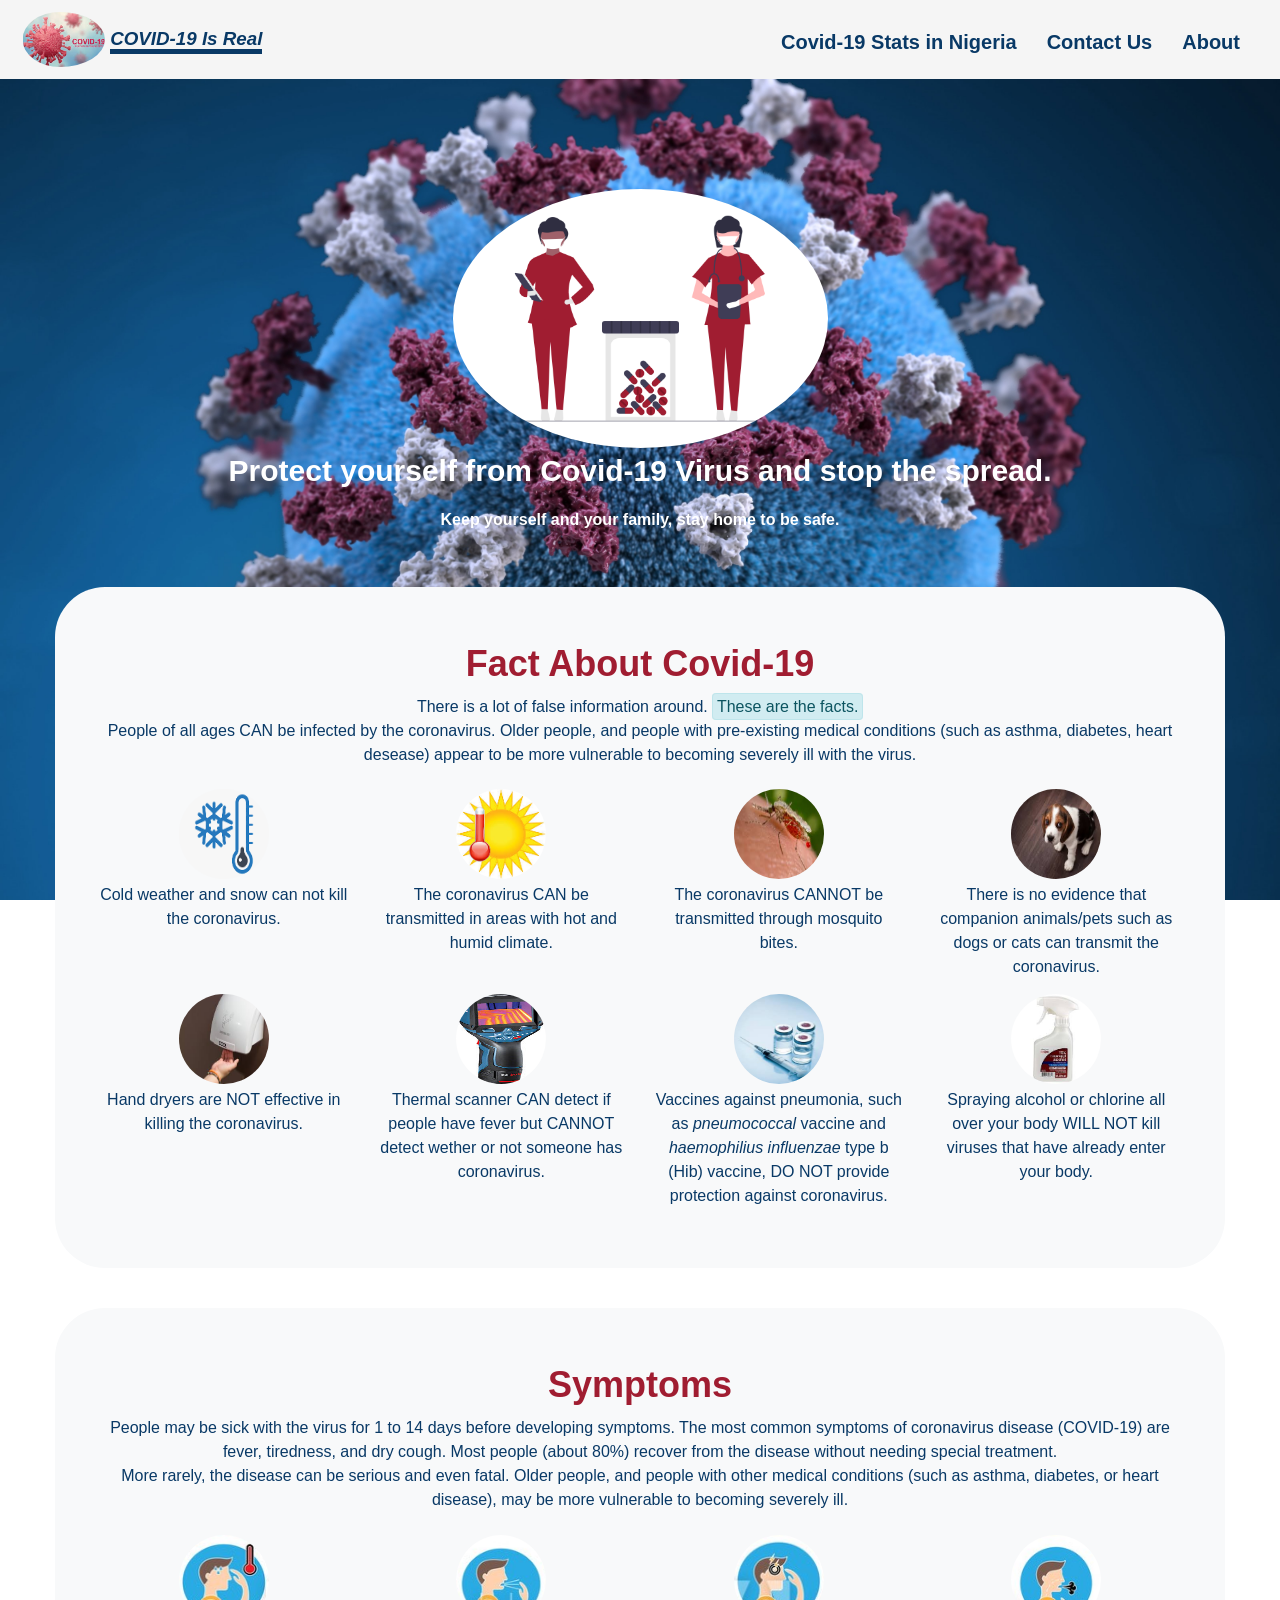
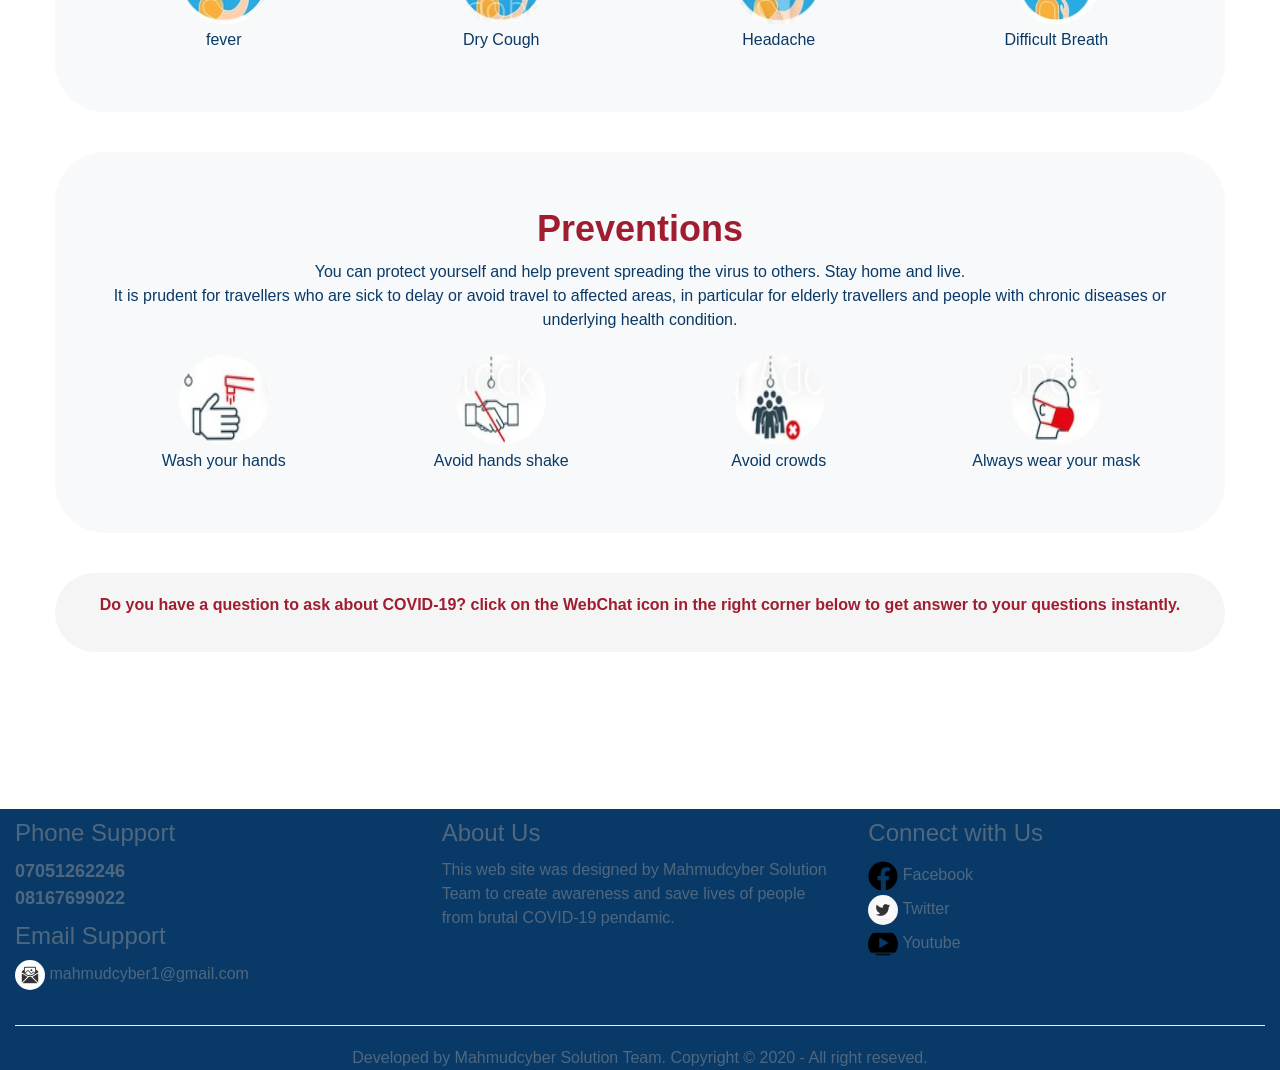
==== index.html @ 551c67bd "new file" ====
<!DOCTYPE html>
<html lang="en">
	<head>
	<!-- Google Tag Manager -->
<script>(function(w,d,s,l,i){w[l]=w[l]||[];w[l].push({'gtm.start':
new Date().getTime(),event:'gtm.js'});var f=d.getElementsByTagName(s)[0],
j=d.createElement(s),dl=l!='dataLayer'?'&l='+l:'';j.async=true;j.src=
'https://www.googletagmanager.com/gtm.js?id='+i+dl;f.parentNode.insertBefore(j,f);
})(window,document,'script','dataLayer','GTM-P5FBCM9');</script>
<!-- End Google Tag Manager --><title>covid-19</title>
		<meta charset="utf-8">
		<meta name="viewport" content="width=device-width, initial-scale=1.0">
		<meta name="application-name" content="covid-19">
		<meta name="author" content="mahmudcyber">
		<!--*****************links******************-->
		<link rel="stylesheet" type="text/css" href="vendor/bootstrap/css/bootstrap.min.css">
		<link rel="stylesheet" type="text/css" href="vendor/w3css.css">
		<link rel="stylesheet" type="text/css" href="vendor/fontawesome/css/all.css">
		<link rel="stylesheet" type="text/css" href="style.css">
		<link rel="icon" type="image/png" href="image/covid-19.jpg">
		
		<script type="application/javascript" src="vendor/bootstrap/js/bootstrap.min.js"></script>
		<script type="application/javascript" src="vendor/jquery.js"></script>
		<script type="application/javascript" src="vendor/fontawesome/js/all.js"></script>
	</head>
	<body>
		<!-- Google Tag Manager (noscript) -->
<noscript><iframe src="https://www.googletagmanager.com/ns.html?id=GTM-P5FBCM9"
height="0" width="0" style="display:none;visibility:hidden"></iframe></noscript>
<!-- End Google Tag Manager (noscript) -->
		<nav class="navbar navbar-expand-lg  fixed-top">
			<!--Navbar for lager screen like destop and laptop-->
			<div class="largerNav">
				<div class="navbar-brand">
					<img src="image/covid-19.jpg" class="img-fluid pl-2 rounded-circle" width="90px" height="90px">
					<strong class="title">COVID-19 Is Real</strong>
				</div>
				<div class="w3-hide-medium w3-hide-large bar float-right">
						<a class="" href="javascript:void(0)" onclick="myFunction()" title="Open Navigation Menu">
						<h6><i class="fa fa-bars"></i></h6></a>
				    </div>
				<ul class="nav navbar position float-right w3-hide-small">
					<li class="nav-item"><a href="https://covid19.ncdc.gov.ng/" class="nav-link">Covid-19 Stats in Nigeria</a></li>
					<li class="nav-item"><a href="contact_us.html" class="nav-link">Contact Us</a></li>
					<li class="nav-item"><a href="about_us.html" class="nav-link">About</a></li>
				</ul>
			</div>
			<!-- Navbar on small screens for phones -->
			 <div id="navDemo" class="w3-hide w3-hide-large w3-hide-medium">
				<ul class="nav navbar ">
					<li class="nav-item"><a href="https://covid19.ncdc.gov.ng/" class="nav-link">Covid-19 Stats in Nigeria</a></li>
				  <li class="nav-item"><a class="nav-link" href="contact_us.html">Contact Us</a></li>
				  <li class="nav-item"><a class="nav-link" href="about_us.html">About</a></li>
				</ul>
			 </div>
		</nav>
			
		<br>
		<br>
		<br>
		<br>
		<br>
		<br>
		
		
		<div class="container-fluid py-5 main">
			<div class="row">
				<div class="col-lg-2 col-md-2 col-sm-12 col-xl-12"></div>
				<div class="col-lg-8 col-md-8 col-sm-12 col-xl-12">
					
					<div class="text-center">
						<img src="image/medical_care_movn.png" class="img-fluid rounded-circle" width="30%" height="30%">
						
						<p class="strong"><b>Protect yourself from Covid-19 Virus and stop the spread.</b></p>
						<p class="light"><b>Keep yourself and your family, stay home to be safe.</b></p>
					</div>
				</div>
				<div class="col-lg-2 col-md-2 col-sm-12 col-xl-12"></div>
			</div>
			<section class="warning bg-light p-5">
				<div calss="container-fluid">
					<h1 class="warn text-center te">Fact About Covid-19</h1>
					<p class="note justify-content-center text-center">There is a lot of false information around. <span class="alert alert-info fact p-1">These are the facts.</span><br>People of all ages CAN be infected by the coronavirus. Older people, and people with pre-existing medical conditions (such as asthma, diabetes, heart desease) appear to be more vulnerable to becoming severely ill with the virus. </p>
					<div class="row mt-4">
						<div class="col-lg-3 col-md-3 col-sm-6 text-center ">
							<img src="image/cold%20weather.png" alt="cold weather" class="img-fluid">
							<p class=" cold_weather mt-1">Cold weather and snow can not kill the coronavirus.</p>

						</div>
						<div class="col-lg-3 col-md-3 col-sm-6 text-center ">
							<img src="image/hot%20weather.jpg" alt="hot weather" class="img-fluid">
							<p class=" hot_weather mt-1">The coronavirus CAN be transmitted in areas with hot and humid climate.</p>

						</div>
						<div class="col-lg-3 col-md-3 col-sm-6 text-center ">
							<img src="image/mosquito.jpg" alt="mosquito" class="img-fluid">
							<p class=" mosquito mt-1">The coronavirus CANNOT be transmitted through mosquito bites. </p>

						</div>
						<div class="col-lg-3 col-md-3 col-sm-6 text-center ">
							<img src="image/pet.jpg" alt="pet" class="img-fluid">
							<p class=" pet mt-1">There is no evidence that companion animals/pets such as dogs or cats can transmit the coronavirus.</p>

						</div>
						<div class="col-lg-3 col-md-3 col-sm-6 text-center ">
							<img src="image/hadnd%20dryer.jpg" alt="hand drayer" class="img-fluid">
							<p class=" hand_drayer mt-1">Hand dryers are NOT effective in killing the coronavirus.</p>

						</div>
						<div class="col-lg-3 col-md-3 col-sm-6 text-center ">
							<img src="image/thermal%20scanner.jpg" alt="thermal scanner" class="img-fluid">
							<p class=" thermal_scanner mt-1">Thermal scanner CAN detect if people have fever but CANNOT detect wether or not someone has coronavirus.</p>

						</div>
						<div class="col-lg-3 col-md-3 col-sm-6 text-center ">
							<img src="image/vaccine.jpg" alt="Vaccine" class="img-fluid">
						<p class=" Vaccine mt-1">Vaccines against pneumonia, such as <i>pneumococcal</i> vaccine and <i>haemophilius influenzae</i> type b (Hib) vaccine, DO NOT provide protection against coronavirus.</p>
						</div>	
						<div class="col-lg-3 col-md-3 col-sm-6 text-center ">
							<img src="image/alcohol%20spray.jpg" alt="Alcohol Sprayer" class="img-fluid">
						<p class=" sprayer mt-1">Spraying alcohol or chlorine all over your body WILL NOT kill viruses that have already enter your body.</p>

						</div>
					</div>
				</div>
			</section>
			<section class="symptoms bg-light p-5">
				<div calss="container-fluid">
					<h1 class="sympt text-center te">Symptoms</h1>
					<p class="note justify-content-center text-center">People may be sick with the virus for 1 to 14 days before developing symptoms. The most common symptoms of coronavirus disease (COVID-19) are fever, tiredness, and dry cough. Most people (about 80%) recover from the disease without needing special treatment.<br>
					More rarely, the disease can be serious and even fatal. Older people, and people with other medical conditions (such as asthma, diabetes, or heart disease), may be more vulnerable to becoming severely ill.</p>
					<div class="row mt-4">
						<div class="col-3 text-center">
							<img src="image/fever1.jpg" alt="fever" class="img-fluid">
							<p class="descript fever mt-1">fever</p>

						</div>
						<div class="col-3 text-center">
							<img src="image/cough.jpg" alt="cough" class="img-fluid">
							<p class="descript cough mt-1">Dry Cough</p>

						</div>
						<div class="col-3 text-center">
							<img src="image/headache.jpg" alt="headache" class="img-fluid">
							<p class="descript haedache mt-1">Headache</p>

						</div>
						<div class="col-3 text-center">
							<img src="image/difficuty_brathing.jpg" alt="Dificult breathing" class="img-fluid">
							<p class="descript breathing mt-1">Difficult Breath</p>

						</div>
					</div>
				</div>
			</section>
			<section class="preventions bg-light p-5">
				<div calss="container-fluid">
					<h1 class="prev text-center te">Preventions</h1>
					<p class="note justify-content-center text-center">You can protect yourself and help prevent spreading the virus to others. Stay home and live.<br>
					It is prudent for travellers who are sick to delay or avoid travel to affected areas, in particular for elderly travellers and people with chronic diseases or underlying health condition.</p>
					<div class="row mt-4">
						<div class="col-3 text-center">
							<img src="image/prev3.jpg" class="img-fluid" alt="wash hand">
							<p class="descript wash_hands mt-1">Wash your hands</p>

						</div>
						<div class="col-3 text-center">
							<img src="image/prev7.jpg" class="img-fluid" alt="no hand shake">
							<p class="descript hand_shake mt-1">Avoid hands shake</p>

						</div>
						<div class="col-3 text-center">
							<img src="image/prev5.jpg" class="img-fluid" alt="no crowd">
							<p class="descript crowd mt-1">Avoid crowds</p>

						</div>
						<div class="col-3 text-center">
							<img src="image/prev6.jpg" class="img-fluid" alt="wear mask">
							<p class="descript mask mt-1">Always wear your mask</p>

						</div>
					</div>
				</div>
				
			</section>
			<div class="getstart text-center ">
				<p class="webchat">Do you have a question to ask about COVID-19?  click on the WebChat icon in the right corner below to get answer to your questions instantly.</p>
					
			</div>
			<br>
			<br>
			<br>
			
		</div>
		<script type="text/javascript">
  
// Used to toggle the menu on small screens when clicking on the menu button
function myFunction() {
    var x = document.getElementById("navDemo");
    if (x.className.indexOf("w3-show") === -1) {
        x.className += " w3-show";
  	}
  	else { 
        x.className = x.className.replace(" w3-show", "");
    }
    }

</script>
<script src="https://web-chat.global.assistant.watson.appdomain.cloud/loadWatsonAssistantChat.js"></script>
<script>
  window.loadWatsonAssistantChat({
    integrationID: "d3c09bea-567d-409d-943b-591b006edcd7", // The ID of this integration.
    region: "eu-gb" // The region your integration is hosted in.
  }).then(function(instance){
    instance.render();
  });
</script>
	</body>
	<footer>
		<div class="container-fluid">
			<div class="row">
				<div class="col-4">
					<h3>Phone Support</h3>					<strong class="w3-large"><a 			href="tel+ 07051262246" 			class=" w3-hover-					none">07051262246</a><br><a 			href="tel+ 08167699022" 			class=" w3-hover-					none">08167699022</a>			</strong>
					<h3>Email Support</h3>
					<p class="email"><img src="image/gmail.jpg" class="img-fluid" alt="gmail"> mahmudcyber1@gmail.com</p>
				</div>
				<div class="col-4">
					<h3>About Us</h3>					<p class="about">This web site was designed by Mahmudcyber Solution Team  to create awareness and save lives of people from brutal COVID-19 pendamic.</p>				
				</div>
				<div class="col-4">
					<h3>Connect with Us</h3>
					<ul class="list-unstyled">
						<li class="media py-1"><a href="https://www.facebook.com/Mahmudcyber-Solution"><img src="image/facebook.png"class="img-fluid" alt="facebook" > Facebook</a></li>
						<li class="media"><a href="https://www.twitter.com/mahmudcyberSolution"><img src="image/twitter.jpg"class="img-fluid" alt="twitter"> Twitter</a></li>
						<li class="media py-1"><a href="https://www.youtube.com/mahmucybersolution"><img src="image/youtube.png"class="img-fluid" alt="youtube"> Youtube</a></li>
					</ul>				
				</div>
			</div>
			<div class="">
				<hr>
			<p class="text-center mb-0">Developed by Mahmudcyber Solution Team. Copyright &copy; 2020 - All right reseved.</p>
			</div>
		</div>
	</footer>
</html>
---- vendor/w3css.css ----
/* W3.CSS 4.13 June 2019 by Jan Egil and Borge Refsnes */
html{box-sizing:border-box}*,*:before,*:after{box-sizing:inherit}
/* Extract from normalize.css by Nicolas Gallagher and Jonathan Neal git.io/normalize */
html{-ms-text-size-adjust:100%;-webkit-text-size-adjust:100%}body{margin:0}
article,aside,details,figcaption,figure,footer,header,main,menu,nav,section{display:block}summary{display:list-item}
audio,canvas,progress,video{display:inline-block}progress{vertical-align:baseline}
audio:not([controls]){display:none;height:0}[hidden],template{display:none}
a{background-color:transparent}a:active,a:hover{outline-width:0}
abbr[title]{border-bottom:none;text-decoration:underline;text-decoration:underline dotted}
b,strong{font-weight:bolder}dfn{font-style:italic}mark{background:#ff0;color:#000}
small{font-size:80%}sub,sup{font-size:75%;line-height:0;position:relative;vertical-align:baseline}
sub{bottom:-0.25em}sup{top:-0.5em}figure{margin:1em 40px}img{border-style:none}
code,kbd,pre,samp{font-family:monospace,monospace;font-size:1em}hr{box-sizing:content-box;height:0;overflow:visible}
button,input,select,textarea,optgroup{font:inherit;margin:0}optgroup{font-weight:bold}
button,input{overflow:visible}button,select{text-transform:none}
button,[type=button],[type=reset],[type=submit]{-webkit-appearance:button}
button::-moz-focus-inner,[type=button]::-moz-focus-inner,[type=reset]::-moz-focus-inner,[type=submit]::-moz-focus-inner{border-style:none;padding:0}
button:-moz-focusring,[type=button]:-moz-focusring,[type=reset]:-moz-focusring,[type=submit]:-moz-focusring{outline:1px dotted ButtonText}
fieldset{border:1px solid #c0c0c0;margin:0 2px;padding:.35em .625em .75em}
legend{color:inherit;display:table;max-width:100%;padding:0;white-space:normal}textarea{overflow:auto}
[type=checkbox],[type=radio]{padding:0}
[type=number]::-webkit-inner-spin-button,[type=number]::-webkit-outer-spin-button{height:auto}
[type=search]{-webkit-appearance:textfield;outline-offset:-2px}
[type=search]::-webkit-search-decoration{-webkit-appearance:none}
::-webkit-file-upload-button{-webkit-appearance:button;font:inherit}
/* End extract */
html,body{font-family:Verdana,sans-serif;font-size:15px;line-height:1.5}html{overflow-x:hidden}
h1{font-size:36px}h2{font-size:30px}h3{font-size:24px}h4{font-size:20px}h5{font-size:18px}h6{font-size:16px}.w3-serif{font-family:serif}
h1,h2,h3,h4,h5,h6{font-family:"Segoe UI",Arial,sans-serif;font-weight:400;margin:10px 0}.w3-wide{letter-spacing:4px}
hr{border:0;border-top:1px solid #eee;margin:20px 0}
.w3-image{max-width:100%;height:auto}img{vertical-align:middle}a{color:inherit}
.w3-table,.w3-table-all{border-collapse:collapse;border-spacing:0;width:100%;display:table}.w3-table-all{border:1px solid #ccc}
.w3-bordered tr,.w3-table-all tr{border-bottom:1px solid #ddd}.w3-striped tbody tr:nth-child(even){background-color:#f1f1f1}
.w3-table-all tr:nth-child(odd){background-color:#fff}.w3-table-all tr:nth-child(even){background-color:#f1f1f1}
.w3-hoverable tbody tr:hover,.w3-ul.w3-hoverable li:hover{background-color:#ccc}.w3-centered tr th,.w3-centered tr td{text-align:center}
.w3-table td,.w3-table th,.w3-table-all td,.w3-table-all th{padding:8px 8px;display:table-cell;text-align:left;vertical-align:top}
.w3-table th:first-child,.w3-table td:first-child,.w3-table-all th:first-child,.w3-table-all td:first-child{padding-left:16px}
.w3-btn,.w3-button{border:none;display:inline-block;padding:8px 16px;vertical-align:middle;overflow:hidden;text-decoration:none;color:inherit;background-color:inherit;text-align:center;cursor:pointer;white-space:nowrap}
.w3-btn:hover{box-shadow:0 8px 16px 0 rgba(0,0,0,0.2),0 6px 20px 0 rgba(0,0,0,0.19)}
.w3-btn,.w3-button{-webkit-touch-callout:none;-webkit-user-select:none;-khtml-user-select:none;-moz-user-select:none;-ms-user-select:none;user-select:none}
.w3-disabled,.w3-btn:disabled,.w3-button:disabled{cursor:not-allowed;opacity:0.3}.w3-disabled *,:disabled *{pointer-events:none}
.w3-btn.w3-disabled:hover,.w3-btn:disabled:hover{box-shadow:none}
.w3-badge,.w3-tag{background-color:#000;color:#fff;display:inline-block;padding-left:8px;padding-right:8px;text-align:center}.w3-badge{border-radius:50%}
.w3-ul{list-style-type:none;padding:0;margin:0}.w3-ul li{padding:8px 16px;border-bottom:1px solid #ddd}.w3-ul li:last-child{border-bottom:none}
.w3-tooltip,.w3-display-container{position:relative}.w3-tooltip .w3-text{display:none}.w3-tooltip:hover .w3-text{display:inline-block}
.w3-ripple:active{opacity:0.5}.w3-ripple{transition:opacity 0s}
.w3-input{padding:8px;display:block;border:none;border-bottom:1px solid #ccc;width:100%}
.w3-select{padding:9px 0;width:100%;border:none;border-bottom:1px solid #ccc}
.w3-dropdown-click,.w3-dropdown-hover{position:relative;display:inline-block;cursor:pointer}
.w3-dropdown-hover:hover .w3-dropdown-content{display:block}
.w3-dropdown-hover:first-child,.w3-dropdown-click:hover{background-color:#ccc;color:#000}
.w3-dropdown-hover:hover > .w3-button:first-child,.w3-dropdown-click:hover > .w3-button:first-child{background-color:#ccc;color:#000}
.w3-dropdown-content{cursor:auto;color:#000;background-color:#fff;display:none;position:absolute;min-width:160px;margin:0;padding:0;z-index:1}
.w3-check,.w3-radio{width:24px;height:24px;position:relative;top:6px}
.w3-sidebar{height:100%;width:200px;background-color:#fff;position:fixed!important;z-index:1;overflow:auto}
.w3-bar-block .w3-dropdown-hover,.w3-bar-block .w3-dropdown-click{width:100%}
.w3-bar-block .w3-dropdown-hover .w3-dropdown-content,.w3-bar-block .w3-dropdown-click .w3-dropdown-content{min-width:100%}
.w3-bar-block .w3-dropdown-hover .w3-button,.w3-bar-block .w3-dropdown-click .w3-button{width:100%;text-align:left;padding:8px 16px}
.w3-main,#main{transition:margin-left .4s}
.w3-modal{z-index:3;display:none;padding-top:100px;position:fixed;left:0;top:0;width:100%;height:100%;overflow:auto;background-color:rgb(0,0,0);background-color:rgba(0,0,0,0.4)}
.w3-modal-content{margin:auto;background-color:#fff;position:relative;padding:0;outline:0;width:600px}
.w3-bar{width:100%;overflow:hidden}.w3-center .w3-bar{display:inline-block;width:auto}
.w3-bar .w3-bar-item{padding:8px 16px;float:left;width:auto;border:none;display:block;outline:0}
.w3-bar .w3-dropdown-hover,.w3-bar .w3-dropdown-click{position:static;float:left}
.w3-bar .w3-button{white-space:normal}
.w3-bar-block .w3-bar-item{width:100%;display:block;padding:8px 16px;text-align:left;border:none;white-space:normal;float:none;outline:0}
.w3-bar-block.w3-center .w3-bar-item{text-align:center}.w3-block{display:block;width:100%}
.w3-responsive{display:block;overflow-x:auto}
.w3-container:after,.w3-container:before,.w3-panel:after,.w3-panel:before,.w3-row:after,.w3-row:before,.w3-row-padding:after,.w3-row-padding:before,
.w3-cell-row:before,.w3-cell-row:after,.w3-clear:after,.w3-clear:before,.w3-bar:before,.w3-bar:after{content:"";display:table;clear:both}
.w3-col,.w3-half,.w3-third,.w3-twothird,.w3-threequarter,.w3-quarter{float:left;width:100%}
.w3-col.s1{width:8.33333%}.w3-col.s2{width:16.66666%}.w3-col.s3{width:24.99999%}.w3-col.s4{width:33.33333%}
.w3-col.s5{width:41.66666%}.w3-col.s6{width:49.99999%}.w3-col.s7{width:58.33333%}.w3-col.s8{width:66.66666%}
.w3-col.s9{width:74.99999%}.w3-col.s10{width:83.33333%}.w3-col.s11{width:91.66666%}.w3-col.s12{width:99.99999%}
@media (min-width:601px){.w3-col.m1{width:8.33333%}.w3-col.m2{width:16.66666%}.w3-col.m3,.w3-quarter{width:24.99999%}.w3-col.m4,.w3-third{width:33.33333%}
.w3-col.m5{width:41.66666%}.w3-col.m6,.w3-half{width:49.99999%}.w3-col.m7{width:58.33333%}.w3-col.m8,.w3-twothird{width:66.66666%}
.w3-col.m9,.w3-threequarter{width:74.99999%}.w3-col.m10{width:83.33333%}.w3-col.m11{width:91.66666%}.w3-col.m12{width:99.99999%}}
@media (min-width:993px){.w3-col.l1{width:8.33333%}.w3-col.l2{width:16.66666%}.w3-col.l3{width:24.99999%}.w3-col.l4{width:33.33333%}
.w3-col.l5{width:41.66666%}.w3-col.l6{width:49.99999%}.w3-col.l7{width:58.33333%}.w3-col.l8{width:66.66666%}
.w3-col.l9{width:74.99999%}.w3-col.l10{width:83.33333%}.w3-col.l11{width:91.66666%}.w3-col.l12{width:99.99999%}}
.w3-rest{overflow:hidden}.w3-stretch{margin-left:-16px;margin-right:-16px}
.w3-content,.w3-auto{margin-left:auto;margin-right:auto}.w3-content{max-width:980px}.w3-auto{max-width:1140px}
.w3-cell-row{display:table;width:100%}.w3-cell{display:table-cell}
.w3-cell-top{vertical-align:top}.w3-cell-middle{vertical-align:middle}.w3-cell-bottom{vertical-align:bottom}
.w3-hide{display:none!important}.w3-show-block,.w3-show{display:block!important}.w3-show-inline-block{display:inline-block!important}
@media (max-width:1205px){.w3-auto{max-width:95%}}
@media (max-width:600px){.w3-modal-content{margin:0 10px;width:auto!important}.w3-modal{padding-top:30px}
.w3-dropdown-hover.w3-mobile .w3-dropdown-content,.w3-dropdown-click.w3-mobile .w3-dropdown-content{position:relative}
.w3-hide-small{display:none!important}.w3-mobile{display:block;width:100%!important}.w3-bar-item.w3-mobile,.w3-dropdown-hover.w3-mobile,.w3-dropdown-click.w3-mobile{text-align:center}
.w3-dropdown-hover.w3-mobile,.w3-dropdown-hover.w3-mobile .w3-btn,.w3-dropdown-hover.w3-mobile .w3-button,.w3-dropdown-click.w3-mobile,.w3-dropdown-click.w3-mobile .w3-btn,.w3-dropdown-click.w3-mobile .w3-button{width:100%}}
@media (max-width:768px){.w3-modal-content{width:500px}.w3-modal{padding-top:50px}}
@media (min-width:993px){.w3-modal-content{width:900px}.w3-hide-large{display:none!important}.w3-sidebar.w3-collapse{display:block!important}}
@media (max-width:992px) and (min-width:601px){.w3-hide-medium{display:none!important}}
@media (max-width:992px){.w3-sidebar.w3-collapse{display:none}.w3-main{margin-left:0!important;margin-right:0!important}.w3-auto{max-width:100%}}
.w3-top,.w3-bottom{position:fixed;width:100%;z-index:1}.w3-top{top:0}.w3-bottom{bottom:0}
.w3-overlay{position:fixed;display:none;width:100%;height:100%;top:0;left:0;right:0;bottom:0;background-color:rgba(0,0,0,0.5);z-index:2}
.w3-display-topleft{position:absolute;left:0;top:0}.w3-display-topright{position:absolute;right:0;top:0}
.w3-display-bottomleft{position:absolute;left:0;bottom:0}.w3-display-bottomright{position:absolute;right:0;bottom:0}
.w3-display-middle{position:absolute;top:50%;left:50%;transform:translate(-50%,-50%);-ms-transform:translate(-50%,-50%)}
.w3-display-left{position:absolute;top:50%;left:0%;transform:translate(0%,-50%);-ms-transform:translate(-0%,-50%)}
.w3-display-right{position:absolute;top:50%;right:0%;transform:translate(0%,-50%);-ms-transform:translate(0%,-50%)}
.w3-display-topmiddle{position:absolute;left:50%;top:0;transform:translate(-50%,0%);-ms-transform:translate(-50%,0%)}
.w3-display-bottommiddle{position:absolute;left:50%;bottom:0;transform:translate(-50%,0%);-ms-transform:translate(-50%,0%)}
.w3-display-container:hover .w3-display-hover{display:block}.w3-display-container:hover span.w3-display-hover{display:inline-block}.w3-display-hover{display:none}
.w3-display-position{position:absolute}
.w3-circle{border-radius:50%}
.w3-round-small{border-radius:2px}.w3-round,.w3-round-medium{border-radius:4px}.w3-round-large{border-radius:8px}.w3-round-xlarge{border-radius:16px}.w3-round-xxlarge{border-radius:32px}
.w3-row-padding,.w3-row-padding>.w3-half,.w3-row-padding>.w3-third,.w3-row-padding>.w3-twothird,.w3-row-padding>.w3-threequarter,.w3-row-padding>.w3-quarter,.w3-row-padding>.w3-col{padding:0 8px}
.w3-container,.w3-panel{padding:0.01em 16px}.w3-panel{margin-top:16px;margin-bottom:16px}
.w3-code,.w3-codespan{font-family:Consolas,"courier new";font-size:16px}
.w3-code{width:auto;background-color:#fff;padding:8px 12px;border-left:4px solid #4CAF50;word-wrap:break-word}
.w3-codespan{color:crimson;background-color:#f1f1f1;padding-left:4px;padding-right:4px;font-size:110%}
.w3-card,.w3-card-2{box-shadow:0 2px 5px 0 rgba(0,0,0,0.16),0 2px 10px 0 rgba(0,0,0,0.12)}
.w3-card-4,.w3-hover-shadow:hover{box-shadow:0 4px 10px 0 rgba(0,0,0,0.2),0 4px 20px 0 rgba(0,0,0,0.19)}
.w3-spin{animation:w3-spin 2s infinite linear}@keyframes w3-spin{0%{transform:rotate(0deg)}100%{transform:rotate(359deg)}}
.w3-animate-fading{animation:fading 10s infinite}@keyframes fading{0%{opacity:0}50%{opacity:1}100%{opacity:0}}
.w3-animate-opacity{animation:opac 0.8s}@keyframes opac{from{opacity:0} to{opacity:1}}
.w3-animate-top{position:relative;animation:animatetop 0.4s}@keyframes animatetop{from{top:-300px;opacity:0} to{top:0;opacity:1}}
.w3-animate-left{position:relative;animation:animateleft 0.4s}@keyframes animateleft{from{left:-300px;opacity:0} to{left:0;opacity:1}}
.w3-animate-right{position:relative;animation:animateright 0.4s}@keyframes animateright{from{right:-300px;opacity:0} to{right:0;opacity:1}}
.w3-animate-bottom{position:relative;animation:animatebottom 0.4s}@keyframes animatebottom{from{bottom:-300px;opacity:0} to{bottom:0;opacity:1}}
.w3-animate-zoom {animation:animatezoom 0.6s}@keyframes animatezoom{from{transform:scale(0)} to{transform:scale(1)}}
.w3-animate-input{transition:width 0.4s ease-in-out}.w3-animate-input:focus{width:100%!important}
.w3-opacity,.w3-hover-opacity:hover{opacity:0.60}.w3-opacity-off,.w3-hover-opacity-off:hover{opacity:1}
.w3-opacity-max{opacity:0.25}.w3-opacity-min{opacity:0.75}
.w3-greyscale-max,.w3-grayscale-max,.w3-hover-greyscale:hover,.w3-hover-grayscale:hover{filter:grayscale(100%)}
.w3-greyscale,.w3-grayscale{filter:grayscale(75%)}.w3-greyscale-min,.w3-grayscale-min{filter:grayscale(50%)}
.w3-sepia{filter:sepia(75%)}.w3-sepia-max,.w3-hover-sepia:hover{filter:sepia(100%)}.w3-sepia-min{filter:sepia(50%)}
.w3-tiny{font-size:10px!important}.w3-small{font-size:12px!important}.w3-medium{font-size:15px!important}.w3-large{font-size:18px!important}
.w3-xlarge{font-size:24px!important}.w3-xxlarge{font-size:36px!important}.w3-xxxlarge{font-size:48px!important}.w3-jumbo{font-size:64px!important}
.w3-left-align{text-align:left!important}.w3-right-align{text-align:right!important}.w3-justify{text-align:justify!important}.w3-center{text-align:center!important}
.w3-border-0{border:0!important}.w3-border{border:1px solid #ccc!important}
.w3-border-top{border-top:1px solid #ccc!important}.w3-border-bottom{border-bottom:1px solid #ccc!important}
.w3-border-left{border-left:1px solid #ccc!important}.w3-border-right{border-right:1px solid #ccc!important}
.w3-topbar{border-top:6px solid #ccc!important}.w3-bottombar{border-bottom:6px solid #ccc!important}
.w3-leftbar{border-left:6px solid #ccc!important}.w3-rightbar{border-right:6px solid #ccc!important}
.w3-section,.w3-code{margin-top:16px!important;margin-bottom:16px!important}
.w3-margin{margin:16px!important}.w3-margin-top{margin-top:16px!important}.w3-margin-bottom{margin-bottom:16px!important}
.w3-margin-left{margin-left:16px!important}.w3-margin-right{margin-right:16px!important}
.w3-padding-small{padding:4px 8px!important}.w3-padding{padding:8px 16px!important}.w3-padding-large{padding:12px 24px!important}
.w3-padding-16{padding-top:16px!important;padding-bottom:16px!important}.w3-padding-24{padding-top:24px!important;padding-bottom:24px!important}
.w3-padding-32{padding-top:32px!important;padding-bottom:32px!important}.w3-padding-48{padding-top:48px!important;padding-bottom:48px!important}
.w3-padding-64{padding-top:64px!important;padding-bottom:64px!important}
.w3-left{float:left!important}.w3-right{float:right!important}
.w3-button:hover{color:#000!important;background-color:#ccc!important}
.w3-transparent,.w3-hover-none:hover{background-color:transparent!important}
.w3-hover-none:hover{box-shadow:none!important}
/* Colors */
.w3-amber,.w3-hover-amber:hover{color:#000!important;background-color:#ffc107!important}
.w3-aqua,.w3-hover-aqua:hover{color:#000!important;background-color:#00ffff!important}
.w3-blue,.w3-hover-blue:hover{color:#fff!important;background-color:#2196F3!important}
.w3-light-blue,.w3-hover-light-blue:hover{color:#000!important;background-color:#87CEEB!important}
.w3-brown,.w3-hover-brown:hover{color:#fff!important;background-color:#795548!important}
.w3-cyan,.w3-hover-cyan:hover{color:#000!important;background-color:#00bcd4!important}
.w3-blue-grey,.w3-hover-blue-grey:hover,.w3-blue-gray,.w3-hover-blue-gray:hover{color:#fff!important;background-color:#607d8b!important}
.w3-green,.w3-hover-green:hover{color:#fff!important;background-color:#4CAF50!important}
.w3-light-green,.w3-hover-light-green:hover{color:#000!important;background-color:#8bc34a!important}
.w3-indigo,.w3-hover-indigo:hover{color:#fff!important;background-color:#3f51b5!important}
.w3-khaki,.w3-hover-khaki:hover{color:#000!important;background-color:#f0e68c!important}
.w3-lime,.w3-hover-lime:hover{color:#000!important;background-color:#cddc39!important}
.w3-orange,.w3-hover-orange:hover{color:#000!important;background-color:#ff9800!important}
.w3-deep-orange,.w3-hover-deep-orange:hover{color:#fff!important;background-color:#ff5722!important}
.w3-pink,.w3-hover-pink:hover{color:#fff!important;background-color:#e91e63!important}
.w3-purple,.w3-hover-purple:hover{color:#fff!important;background-color:#9c27b0!important}
.w3-deep-purple,.w3-hover-deep-purple:hover{color:#fff!important;background-color:#673ab7!important}
.w3-red,.w3-hover-red:hover{color:#fff!important;background-color:#f44336!important}
.w3-sand,.w3-hover-sand:hover{color:#000!important;background-color:#fdf5e6!important}
.w3-teal,.w3-hover-teal:hover{color:#fff!important;background-color:#009688!important}
.w3-yellow,.w3-hover-yellow:hover{color:#000!important;background-color:#ffeb3b!important}
.w3-white,.w3-hover-white:hover{color:#000!important;background-color:#fff!important}
.w3-black,.w3-hover-black:hover{color:#fff!important;background-color:#000!important}
.w3-grey,.w3-hover-grey:hover,.w3-gray,.w3-hover-gray:hover{color:#000!important;background-color:#9e9e9e!important}
.w3-light-grey,.w3-hover-light-grey:hover,.w3-light-gray,.w3-hover-light-gray:hover{color:#000!important;background-color:#f1f1f1!important}
.w3-dark-grey,.w3-hover-dark-grey:hover,.w3-dark-gray,.w3-hover-dark-gray:hover{color:#fff!important;background-color:#616161!important}
.w3-pale-red,.w3-hover-pale-red:hover{color:#000!important;background-color:#ffdddd!important}
.w3-pale-green,.w3-hover-pale-green:hover{color:#000!important;background-color:#ddffdd!important}
.w3-pale-yellow,.w3-hover-pale-yellow:hover{color:#000!important;background-color:#ffffcc!important}
.w3-pale-blue,.w3-hover-pale-blue:hover{color:#000!important;background-color:#ddffff!important}
.w3-text-amber,.w3-hover-text-amber:hover{color:#ffc107!important}
.w3-text-aqua,.w3-hover-text-aqua:hover{color:#00ffff!important}
.w3-text-blue,.w3-hover-text-blue:hover{color:#2196F3!important}
.w3-text-light-blue,.w3-hover-text-light-blue:hover{color:#87CEEB!important}
.w3-text-brown,.w3-hover-text-brown:hover{color:#795548!important}
.w3-text-cyan,.w3-hover-text-cyan:hover{color:#00bcd4!important}
.w3-text-blue-grey,.w3-hover-text-blue-grey:hover,.w3-text-blue-gray,.w3-hover-text-blue-gray:hover{color:#607d8b!important}
.w3-text-green,.w3-hover-text-green:hover{color:#4CAF50!important}
.w3-text-light-green,.w3-hover-text-light-green:hover{color:#8bc34a!important}
.w3-text-indigo,.w3-hover-text-indigo:hover{color:#3f51b5!important}
.w3-text-khaki,.w3-hover-text-khaki:hover{color:#b4aa50!important}
.w3-text-lime,.w3-hover-text-lime:hover{color:#cddc39!important}
.w3-text-orange,.w3-hover-text-orange:hover{color:#ff9800!important}
.w3-text-deep-orange,.w3-hover-text-deep-orange:hover{color:#ff5722!important}
.w3-text-pink,.w3-hover-text-pink:hover{color:#e91e63!important}
.w3-text-purple,.w3-hover-text-purple:hover{color:#9c27b0!important}
.w3-text-deep-purple,.w3-hover-text-deep-purple:hover{color:#673ab7!important}
.w3-text-red,.w3-hover-text-red:hover{color:#f44336!important}
.w3-text-sand,.w3-hover-text-sand:hover{color:#fdf5e6!important}
.w3-text-teal,.w3-hover-text-teal:hover{color:#009688!important}
.w3-text-yellow,.w3-hover-text-yellow:hover{color:#d2be0e!important}
.w3-text-white,.w3-hover-text-white:hover{color:#fff!important}
.w3-text-black,.w3-hover-text-black:hover{color:#000!important}
.w3-text-grey,.w3-hover-text-grey:hover,.w3-text-gray,.w3-hover-text-gray:hover{color:#757575!important}
.w3-text-light-grey,.w3-hover-text-light-grey:hover,.w3-text-light-gray,.w3-hover-text-light-gray:hover{color:#f1f1f1!important}
.w3-text-dark-grey,.w3-hover-text-dark-grey:hover,.w3-text-dark-gray,.w3-hover-text-dark-gray:hover{color:#3a3a3a!important}
.w3-border-amber,.w3-hover-border-amber:hover{border-color:#ffc107!important}
.w3-border-aqua,.w3-hover-border-aqua:hover{border-color:#00ffff!important}
.w3-border-blue,.w3-hover-border-blue:hover{border-color:#2196F3!important}
.w3-border-light-blue,.w3-hover-border-light-blue:hover{border-color:#87CEEB!important}
.w3-border-brown,.w3-hover-border-brown:hover{border-color:#795548!important}
.w3-border-cyan,.w3-hover-border-cyan:hover{border-color:#00bcd4!important}
.w3-border-blue-grey,.w3-hover-border-blue-grey:hover,.w3-border-blue-gray,.w3-hover-border-blue-gray:hover{border-color:#607d8b!important}
.w3-border-green,.w3-hover-border-green:hover{border-color:#4CAF50!important}
.w3-border-light-green,.w3-hover-border-light-green:hover{border-color:#8bc34a!important}
.w3-border-indigo,.w3-hover-border-indigo:hover{border-color:#3f51b5!important}
.w3-border-khaki,.w3-hover-border-khaki:hover{border-color:#f0e68c!important}
.w3-border-lime,.w3-hover-border-lime:hover{border-color:#cddc39!important}
.w3-border-orange,.w3-hover-border-orange:hover{border-color:#ff9800!important}
.w3-border-deep-orange,.w3-hover-border-deep-orange:hover{border-color:#ff5722!important}
.w3-border-pink,.w3-hover-border-pink:hover{border-color:#e91e63!important}
.w3-border-purple,.w3-hover-border-purple:hover{border-color:#9c27b0!important}
.w3-border-deep-purple,.w3-hover-border-deep-purple:hover{border-color:#673ab7!important}
.w3-border-red,.w3-hover-border-red:hover{border-color:#f44336!important}
.w3-border-sand,.w3-hover-border-sand:hover{border-color:#fdf5e6!important}
.w3-border-teal,.w3-hover-border-teal:hover{border-color:#009688!important}
.w3-border-yellow,.w3-hover-border-yellow:hover{border-color:#ffeb3b!important}
.w3-border-white,.w3-hover-border-white:hover{border-color:#fff!important}
.w3-border-black,.w3-hover-border-black:hover{border-color:#000!important}
.w3-border-grey,.w3-hover-border-grey:hover,.w3-border-gray,.w3-hover-border-gray:hover{border-color:#9e9e9e!important}
.w3-border-light-grey,.w3-hover-border-light-grey:hover,.w3-border-light-gray,.w3-hover-border-light-gray:hover{border-color:#f1f1f1!important}
.w3-border-dark-grey,.w3-hover-border-dark-grey:hover,.w3-border-dark-gray,.w3-hover-border-dark-gray:hover{border-color:#616161!important}
.w3-border-pale-red,.w3-hover-border-pale-red:hover{border-color:#ffe7e7!important}.w3-border-pale-green,.w3-hover-border-pale-green:hover{border-color:#e7ffe7!important}
.w3-border-pale-yellow,.w3-hover-border-pale-yellow:hover{border-color:#ffffcc!important}.w3-border-pale-blue,.w3-hover-border-pale-blue:hover{border-color:#e7ffff!important}
---- style.css ----
*{
	margin: 0;
	padding: 0;
	box-sizing: border-box;
}
a:hover{
	text-decoration: none;
}
body{
	font-size: 16px;
	
	font-family: sans-serif;
	background:white;
	background-image: url(image/img1.jpg);
	background-attachment: fixed;
	background-size: cover;
}
nav{
	background-color: whitesmoke;
	position: relative;
}
.navbar-brand strong{
	color: #093966;
	font-style: italic;
	border-bottom: 5px solid #093966;
}
.nav-item a{
	font-size: 20px;
	font-weight: bold;
	color: #093966;
}
.nav-link:hover{
	border-bottom: 5px solid #A01D31;
}
.bar{
	position: absolute;
	top: 20px;
	right: 40px;
}
.bar a:hover{
	color: #A01D31;
}
.main{
	
	color: white
	
}

.strong{
	font-weight: bold;
	font-size: 30px;
	
	
}
.sympt, .prev,.cont, .abouts, .warn{
	font-weight: 900;
	color: #A01D31;
}


.symptoms, .preventions, .warning{
	margin: 40px;
	color: #093966;
	border-radius: 50px;
	
}
.symptoms img, .preventions img, .warning img{
	width: 90px;
	height: 90px;
	border-radius: 100%;
}

.getstart{
	padding: 20px;
	font-weight: bolder;
	color: #A01D31;
	background-color: whitesmoke;
	margin: 40px;
	border-radius: 50px;
}

@media screen and (max-width: 480px) {
   .descript, footer, .tel, .fact{
		font-size: 10px;
	}
	.sympt, .prev,.cont, .abouts, .warn{
	font-weight: bold;
		font-size: 18px;
		
	}
}
	
	
}
@media screen and (max-width: 768px) {
    .nav-item a, .title{
		font-size: 16px;
	
	}
	.fact{
		font-size: 12px;
	}
	
	
}
@media screen and (max-width: 669px) {
    .nav-item a, .title{
		font-size: 14px;
	
	}	
}
@media screen and (min-width: 480px) {
    .position{
		position: absolute;
		top: 12px;
		right: 10px;
	}	
}

/******************Contact Us*****************/
.form{
	background-color: #093966;
	color: white;	
}
.form button, .form button:hover{
	
	background-color: white;
	color: #093966; 
	font-weight: bold;	
}
textarea {
    width: 100%;
    height: 150px;
    box-sizing: border-box;
    border: 2px solid #ccc;
    border-radius: 5px;
    background-color: #f8f8f8;
    font-size: 16px;
    resize: none;
}
.contac_us{
	color: #093966;
}
footer{
	background-color: #093966;
	color: #4f6880;	
}
a img, .email img{
	width: 30px;
	height: 30px;
	border-radius: 100px;
}
.media a:hover, .tel:hover{
	color: #A01D31;
}
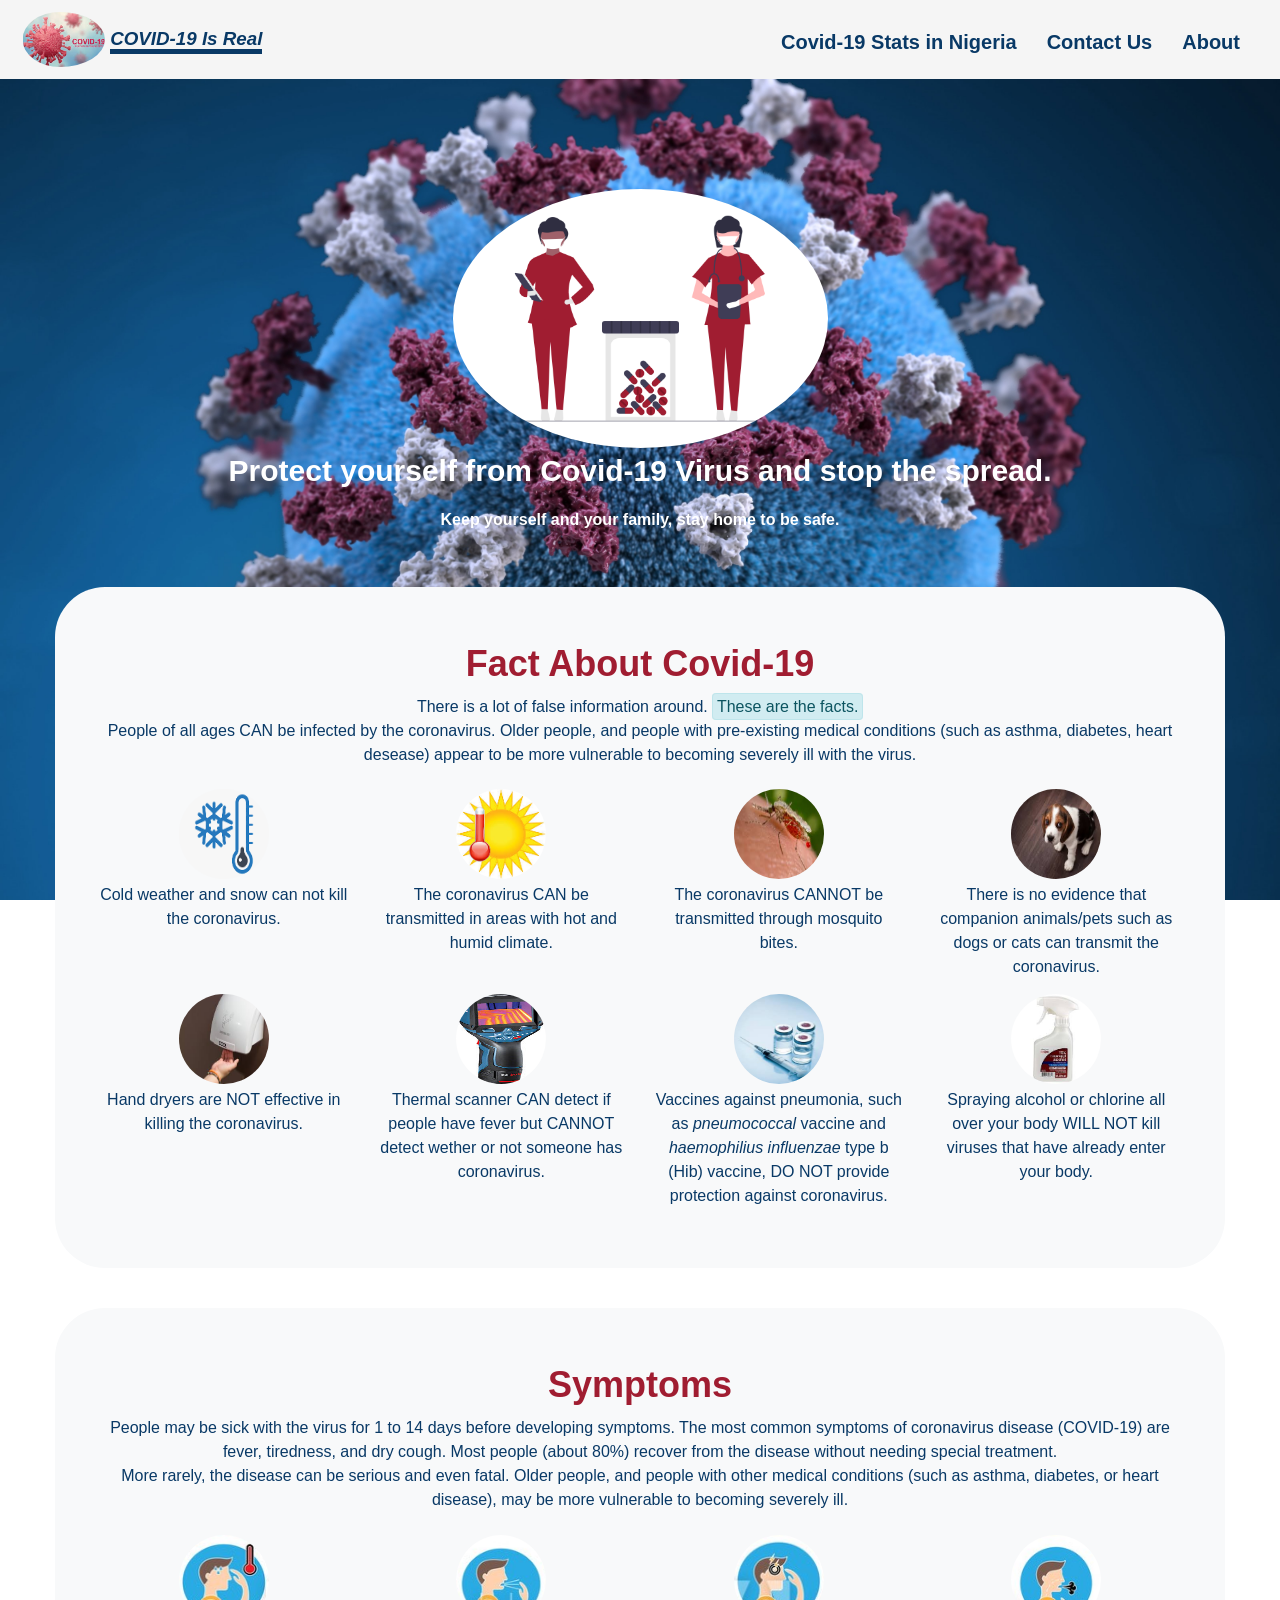
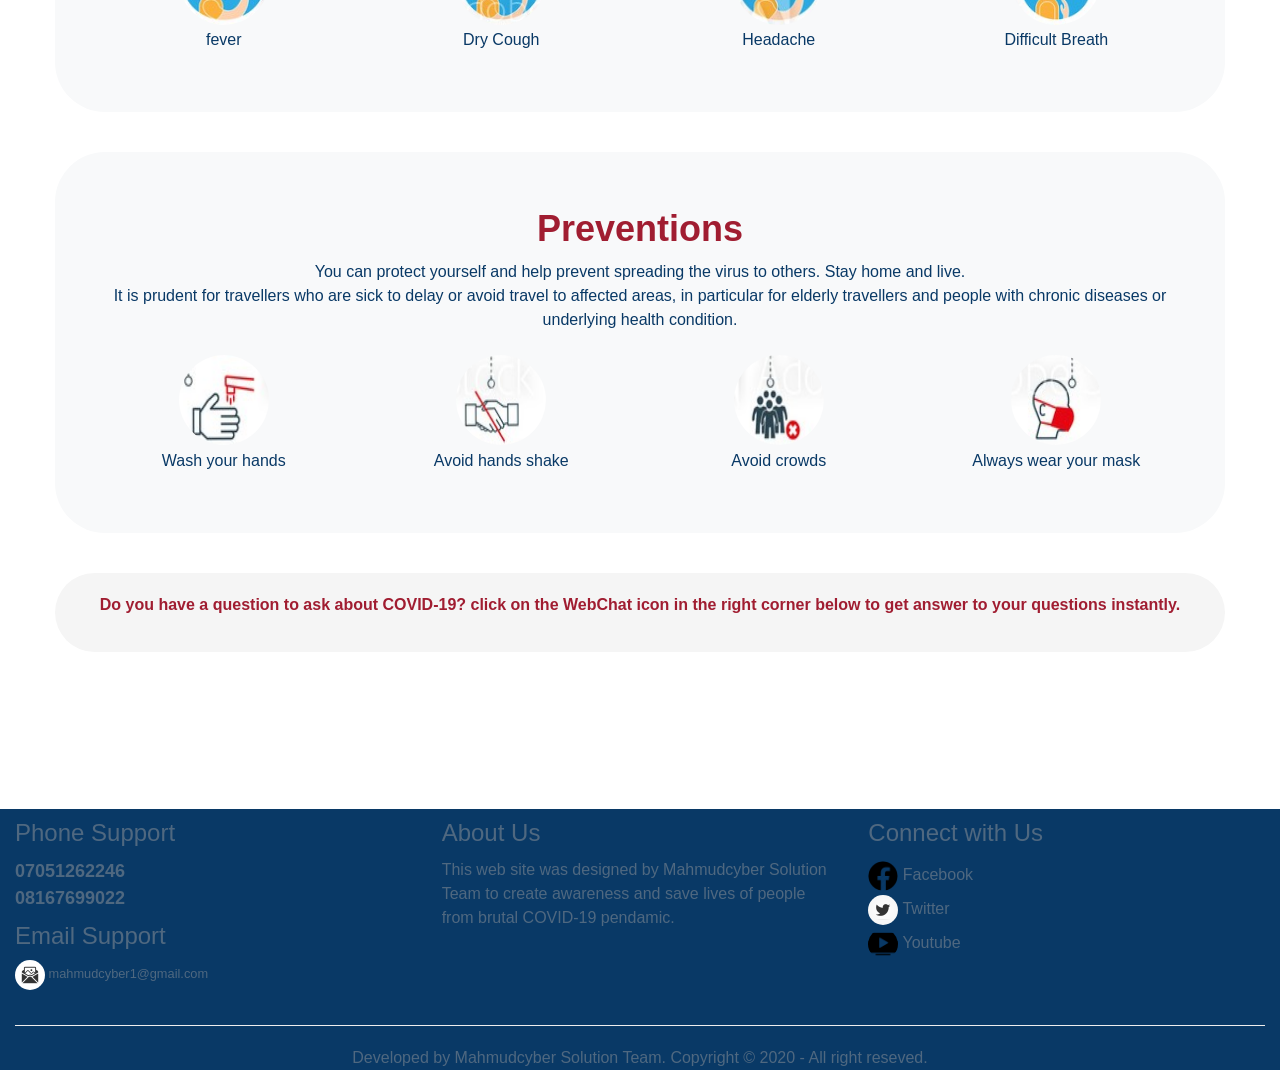
==== commit e5292e95: "Update index.html" ====
--- a/index.html
+++ b/index.html
@@ -222,7 +222,7 @@
 				<div class="col-4">
 					<h3>Phone Support</h3>					<strong class="w3-large"><a 			href="tel+ 07051262246" 			class=" w3-hover-					none">07051262246</a><br><a 			href="tel+ 08167699022" 			class=" w3-hover-					none">08167699022</a>			</strong>
 					<h3>Email Support</h3>
-					<p class="email"><img src="image/gmail.jpg" class="img-fluid" alt="gmail"> mahmudcyber1@gmail.com</p>
+					<p class="email small"><img src="image/gmail.jpg" class="img-fluid" alt="gmail"> mahmudcyber1@gmail.com</p>
 				</div>
 				<div class="col-4">
 					<h3>About Us</h3>					<p class="about">This web site was designed by Mahmudcyber Solution Team  to create awareness and save lives of people from brutal COVID-19 pendamic.</p>				
@@ -230,9 +230,9 @@
 				<div class="col-4">
 					<h3>Connect with Us</h3>
 					<ul class="list-unstyled">
-						<li class="media py-1"><a href="https://www.facebook.com/Mahmudcyber-Solution"><img src="image/facebook.png"class="img-fluid" alt="facebook" > Facebook</a></li>
-						<li class="media"><a href="https://www.twitter.com/mahmudcyberSolution"><img src="image/twitter.jpg"class="img-fluid" alt="twitter"> Twitter</a></li>
-						<li class="media py-1"><a href="https://www.youtube.com/mahmucybersolution"><img src="image/youtube.png"class="img-fluid" alt="youtube"> Youtube</a></li>
+						<li class="media py-1"><a href="https://www.facebook.com/Mahmudcyber1"><img src="image/facebook.png"class="img-fluid" alt="facebook" > Facebook</a></li>
+						<li class="media"><a href="https://www.twitter.com/mahmudcyber"><img src="image/twitter.jpg"class="img-fluid" alt="twitter"> Twitter</a></li>
+						<li class="media py-1"><a href="https://www.youtube.com/mahmucyber"><img src="image/youtube.png"class="img-fluid" alt="youtube"> Youtube</a></li>
 					</ul>				
 				</div>
 			</div>
@@ -242,4 +242,4 @@
 			</div>
 		</div>
 	</footer>
-</html>+</html>
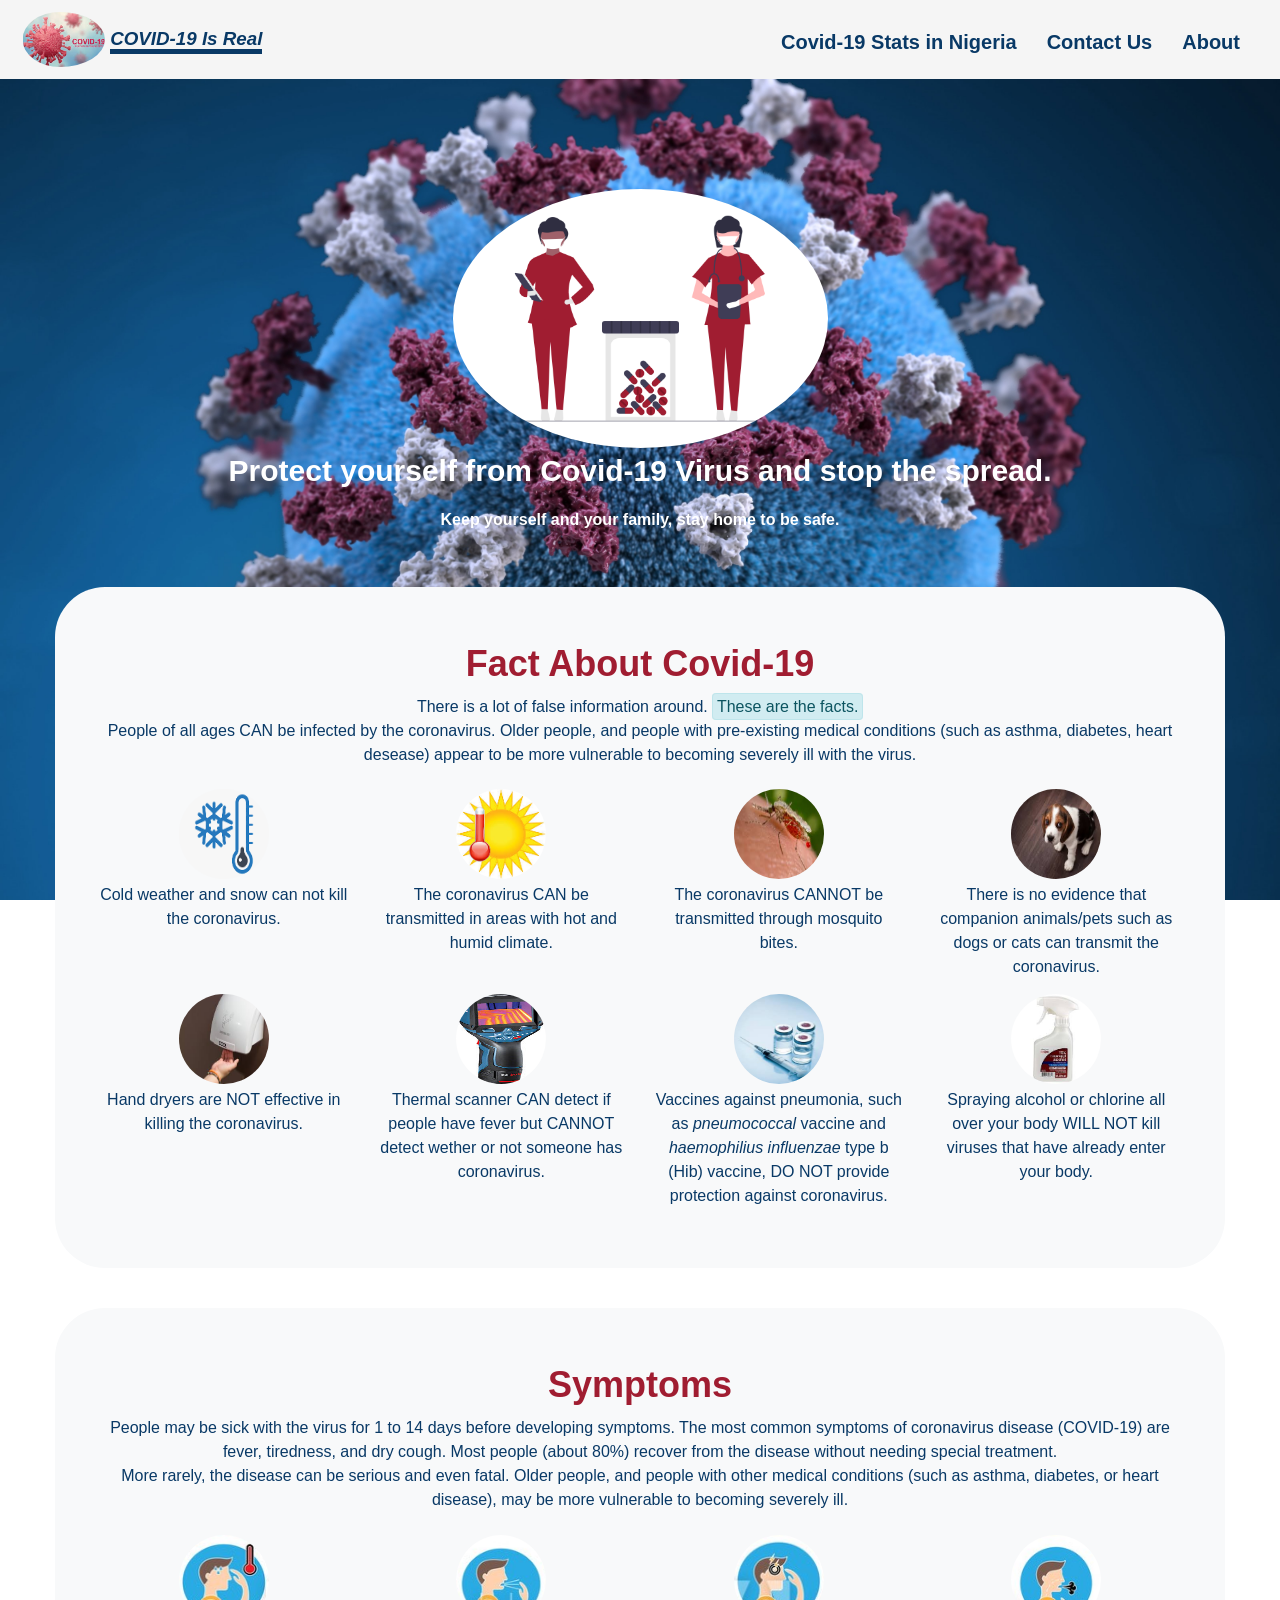
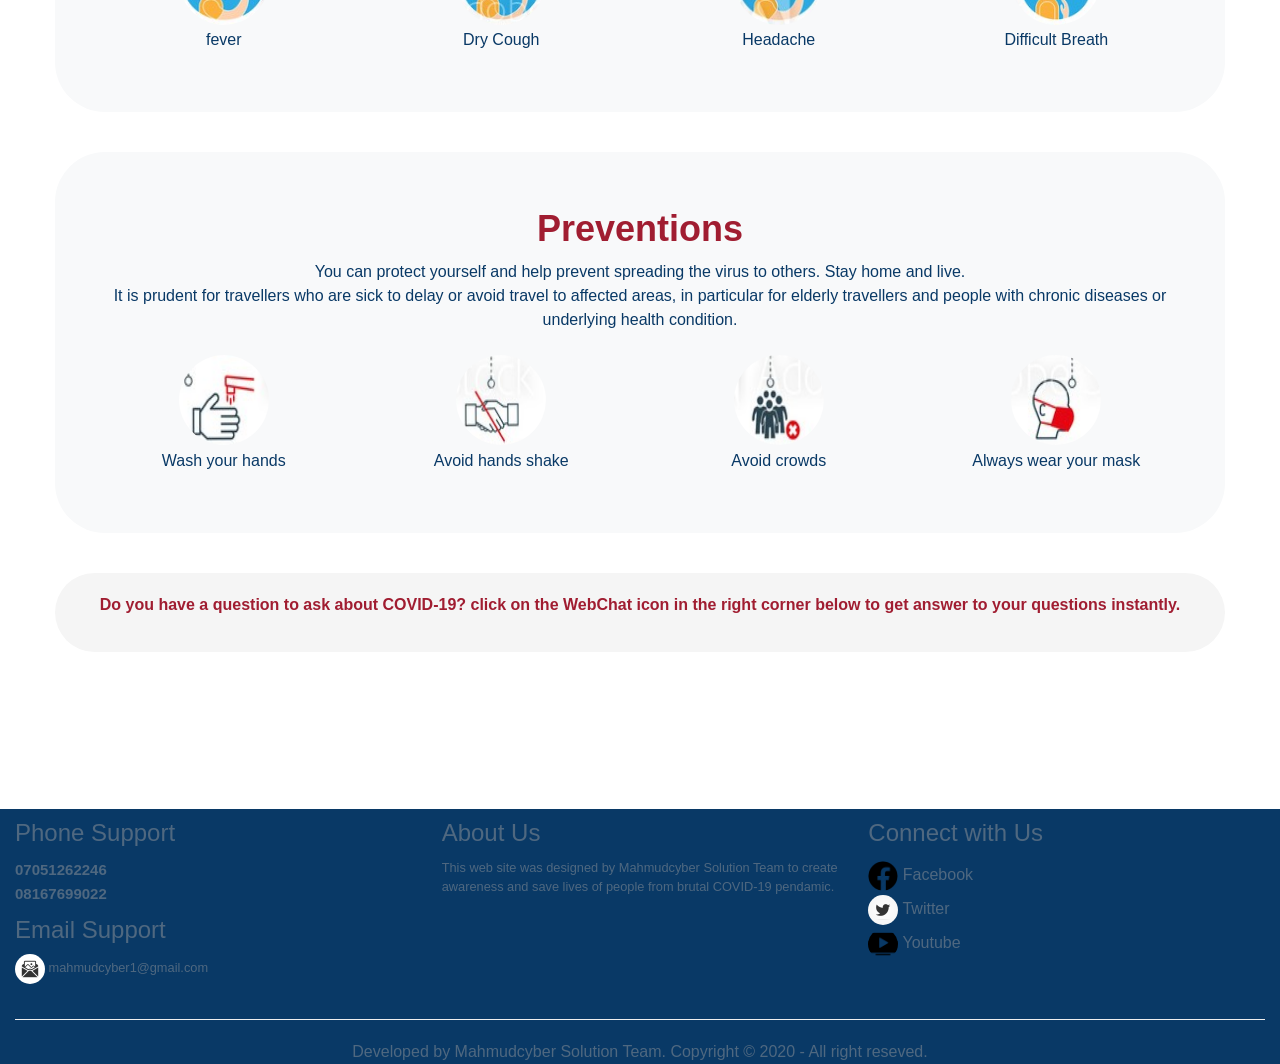
==== commit 645a6178: "Update index.html" ====
--- a/index.html
+++ b/index.html
@@ -220,19 +220,19 @@
 		<div class="container-fluid">
 			<div class="row">
 				<div class="col-4">
-					<h3>Phone Support</h3>					<strong class="w3-large"><a 			href="tel+ 07051262246" 			class=" w3-hover-					none">07051262246</a><br><a 			href="tel+ 08167699022" 			class=" w3-hover-					none">08167699022</a>			</strong>
+					<h3>Phone Support</h3>					<strong class="w3-medium"><a 			href="tel+ 07051262246" 			class=" w3-hover-					none">07051262246</a><br><a 			href="tel+ 08167699022" 			class=" w3-hover-					none">08167699022</a>			</strong>
 					<h3>Email Support</h3>
 					<p class="email small"><img src="image/gmail.jpg" class="img-fluid" alt="gmail"> mahmudcyber1@gmail.com</p>
 				</div>
 				<div class="col-4">
-					<h3>About Us</h3>					<p class="about">This web site was designed by Mahmudcyber Solution Team  to create awareness and save lives of people from brutal COVID-19 pendamic.</p>				
+					<h3>About Us</h3>					<p class="about small">This web site was designed by Mahmudcyber Solution Team  to create awareness and save lives of people from brutal COVID-19 pendamic.</p>				
 				</div>
 				<div class="col-4">
 					<h3>Connect with Us</h3>
 					<ul class="list-unstyled">
-						<li class="media py-1"><a href="https://www.facebook.com/Mahmudcyber1"><img src="image/facebook.png"class="img-fluid" alt="facebook" > Facebook</a></li>
-						<li class="media"><a href="https://www.twitter.com/mahmudcyber"><img src="image/twitter.jpg"class="img-fluid" alt="twitter"> Twitter</a></li>
-						<li class="media py-1"><a href="https://www.youtube.com/mahmucyber"><img src="image/youtube.png"class="img-fluid" alt="youtube"> Youtube</a></li>
+						<li class="media py-1 "><a href="https://www.facebook.com/Mahmudcyber1"><img src="image/facebook.png"class="img-fluid" alt="facebook" > Facebook</a></li>
+						<li class="media" ><a href="https://www.twitter.com/mahmudcyber"><img src="image/twitter.jpg"class="img-fluid" alt="twitter"> Twitter</a></li>
+						<li class="media py-1 "><a href="https://www.youtube.com/mahmucyber"><img src="image/youtube.png"class="img-fluid" alt="youtube"> Youtube</a></li>
 					</ul>				
 				</div>
 			</div>
